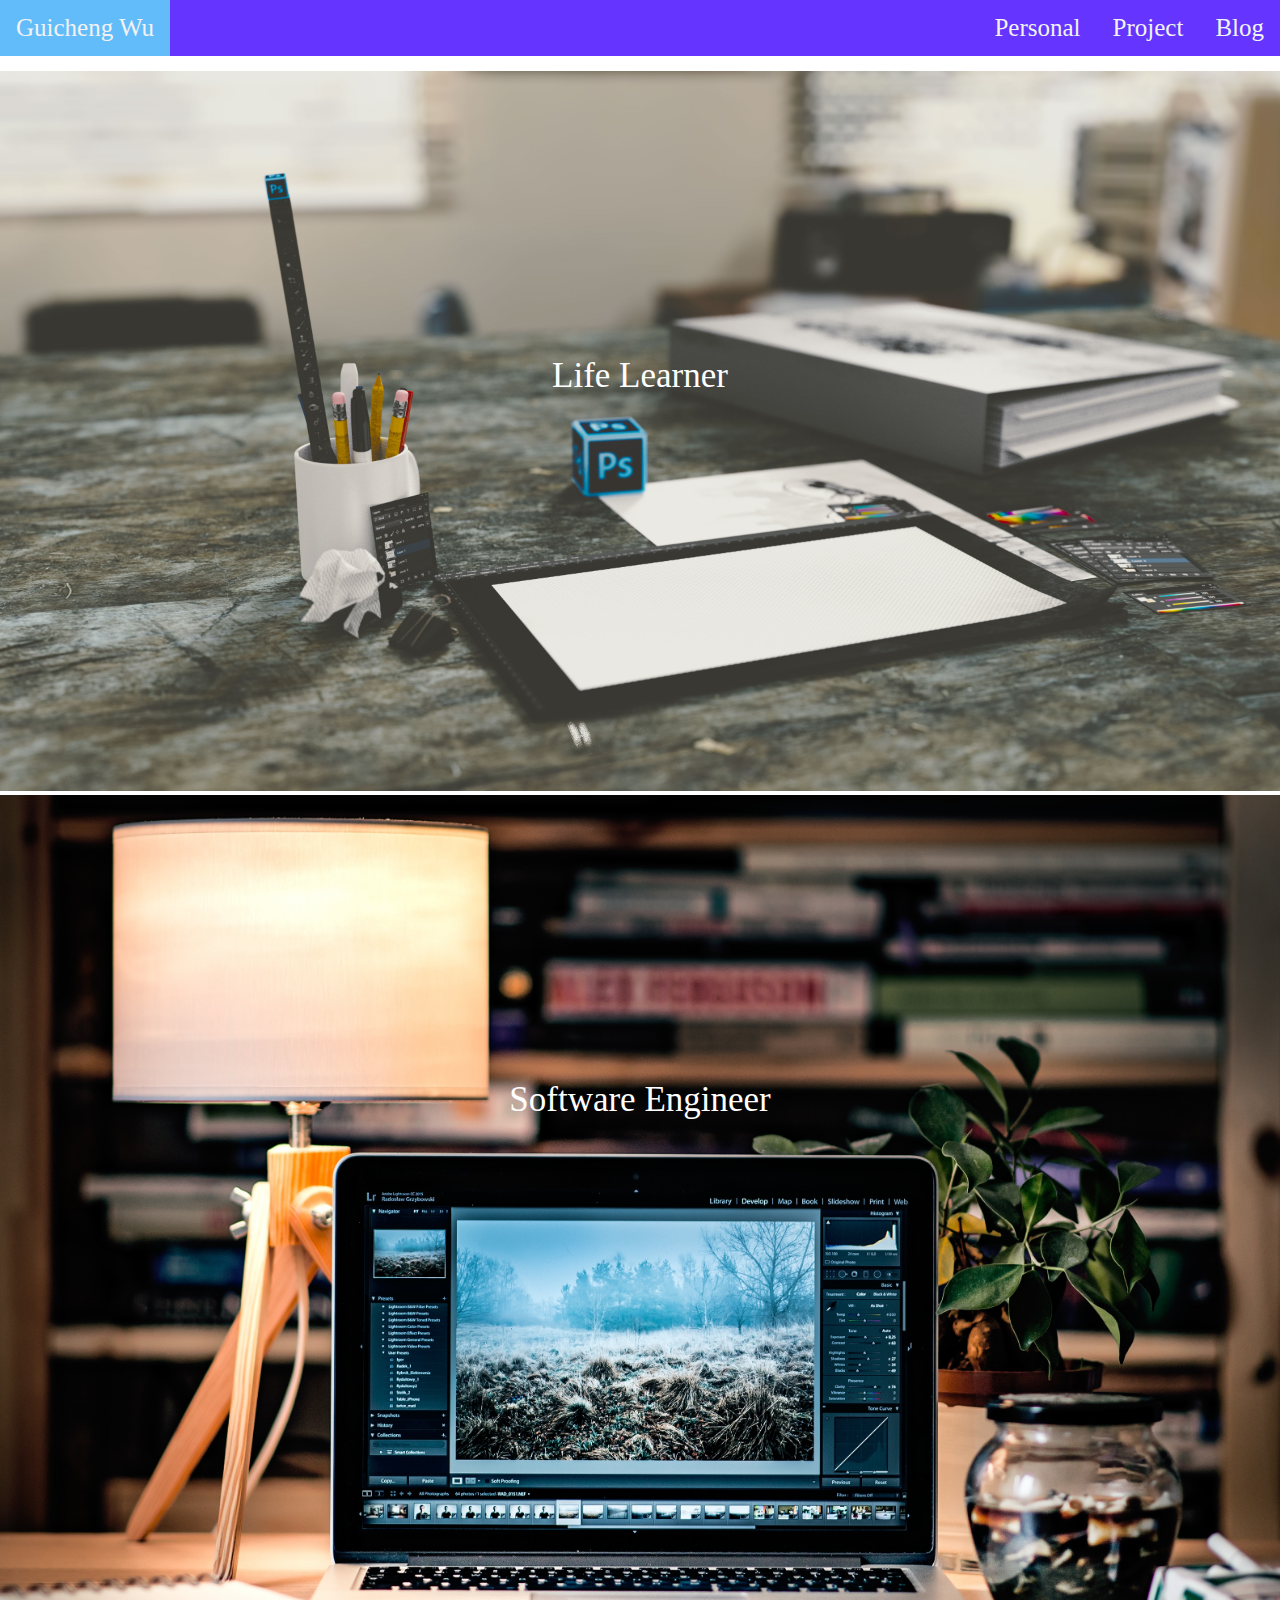
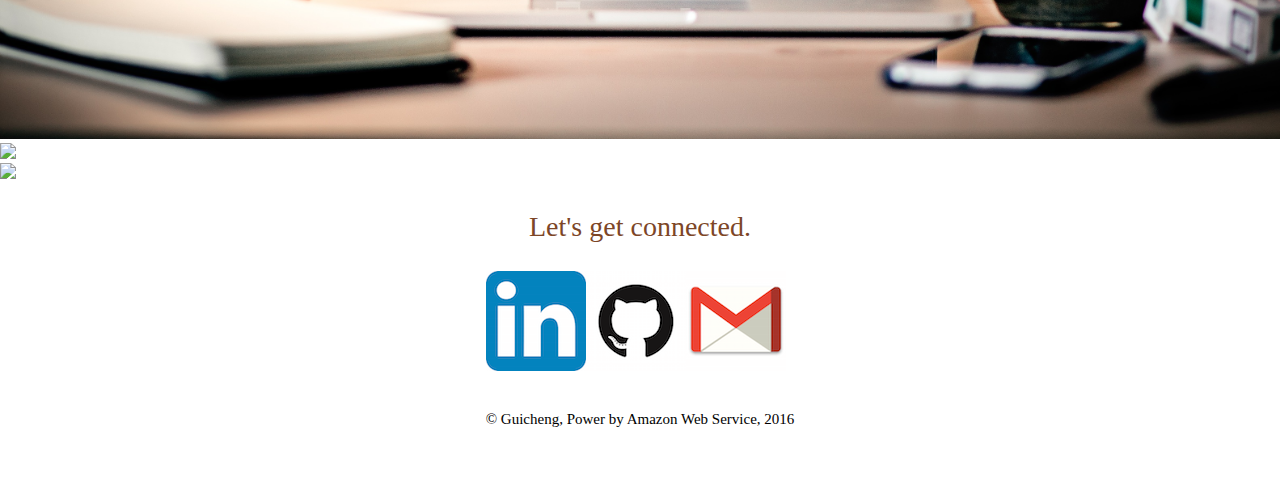
==== WebContent/index.html @ d4a4842d "first commit" ====
<!DOCTYPE html>
<html>
<head>
<meta charset="UTF-8">
<title>Hello, This is Guicheng Wu</title>
<link href="css/style.css" rel="stylesheet" type="text/css">
<script src="js/navigation.js"></script>

</head>
<body>
<div id="navigation">
	<ul id="topnav" class="topnav">
	    <li style="float: left"><a href="index.html">Guicheng Wu</a></li>
		<li><a href="#Blog" onClick="blog()">Blog</a></li>
	    <li><a href="#Project" onClick="project()">Project</a></li>
		<li><a href="#Personal" onClick="personal()">Personal</a></li>
	</ul>
</div>

<div id="headPicture">
		<div>
			<img src="picture/header1.jpg" class="headerSlide" />
			<p>Life Learner</p>
		</div>
		<div>
			<img src="picture/header2.jpg" class="headerSlide" />
			<p>Software Engineer</p>
		</div>
		<div>
			<img src="picture/header3.jpg" class="headerSlide" />
			<p>Data Analyst</p>
		</div>
		<div>
			<img src="picture/header4.jpg" class="headerSlide" />
			<p>Explorer</p>
		</div>
		
</div>

<div id="main">

</div>

<div id="connect">
	<p id="connect_title">Let's get connected.</p>
	<div id="connnect_icon">
	 	<div id="linkedin">
	 		<a href="https://www.linkedin.com/pub/dennis-guicheng-wu/106/813/545" target="_blank">
	            <img src="picture/linkedin.png" />
	    	</a>
	 	</div>
	 	<div id="github">
	 		<a href="https://github.com/guichengwu" target="_blank">
	 			<img src="picture/github.png" />
	 		</a>
	 	</div>
	 	<div id="gmail">
	 		<a href="mailto:guicheng58@gmail.com">
	 			<img src="picture/gmail.png" />
	 		</a>
	 	</div>
 	</div>
</div>

<div id="footer">
	<p class="p_footer">© Guicheng, Power by Amazon Web Service, 2016</p>
</div>

</body>
</html>
---- WebContent/css/style.css ----
/* h1 {
	text-align: center;
}

h2 {
	text-align: center;
}

h3 {
	text-align: center;
}

h4 {
	text-align: center;
} */

p {
	display: block;
}

body {
	margin: 0;
}

ul.topnav {
	list-style-type: none;
	margin: 0;
	padding: 0;
	overflow : hidden;
	background-color: #6534ff;
}

ul.topnav li {
	float: right;
}

ul.topnav li a {
	display: inline-block;
	color : #f2f2f2;
	text-align: center;
	padding: 14px 16px;
	text-decoration: none;
	transition: 0.3s;
	font-size: 25px;
}

ul.topnav li a:hover {
	background-color: #62bcfa;
}

#headPicture {
	margin-top:15px;
	width:100%;
 	height: auto;
}

 #headPicture div {
	display: block;
	position:relative;
}

#headPicture div img {
	width: 100%;
}

#headPicture div p {
	position:absolute;
	text-align:center;
	color: white;
	font-size: 35px;
	top: 250px; 
    width: 100%;
}

#main {
	width: 90%;
    margin-left: auto;
    margin-right: auto;
    overflow-y: hidden;
}

.section {
	width: 70%;
	margin-left:auto;
	margin-right:auto;
	overflow-y: hidden;
}

.section_title {
	text-align: center;
	font-size: 28px;
	color: #7d4627;
}

.subsection {
	margin-left:auto;
	margin-right:auto;
}

.logo {
	width:15%;
	float: left;
	text-align: center;
}

.logo img {
	width:100%;
}

.description {
	width: 70%;
	float: left;
	margin-left:15%;
	text-align: left;
}

.p_title {
	color: #89bdd3;
	font-size: 25px;
}

.p_subtitle {
	color: #9ad3de;
	font-size: 20px;
}


.p_subsubtitle {
	color: #c9c9c9;
	font-size: 15px;
}

#connect {
	margin-top: 20px;
	width: 100%;
	height:150px;
	align: center;
	display:block;
}

#connnect_icon {
	align: center;
	display:block;
	height: 150px;
}

#linkedin {
	margin-left:38%;
 	float: left; 
}

#github {
 	float:left; 
}

#gmail {
 	float:left; 
}

#footer {
	margin-top: 50px;
	align: center;
	display:block;
}

#connect_title {
	text-align: center;
	display:block;
	font-size: 28px;
	color: #7d4627;
}

.p_footer {
	text-align: center;
	font-size: 15px;
	color: black;
}

.project_section {
	width: 90%;
	margin-left:auto;
	margin-right:auto;
	overflow-y: hidden;
}

.project_section_title {
	text-align: center;
	font-size: 28px;
	color: #7d4627;
}

.project_subsection {
	margin-left:auto;
	margin-right:auto;
	display: block;
}

.project_logo {
	width:45%;
	float: left;
	text-align:center;
}

.project_logo img {
	width:100%;
}

.project_desc {
	width: 45%;
	height:480px;
	float: left;
	margin-left:10%;
	text-align: left;
}
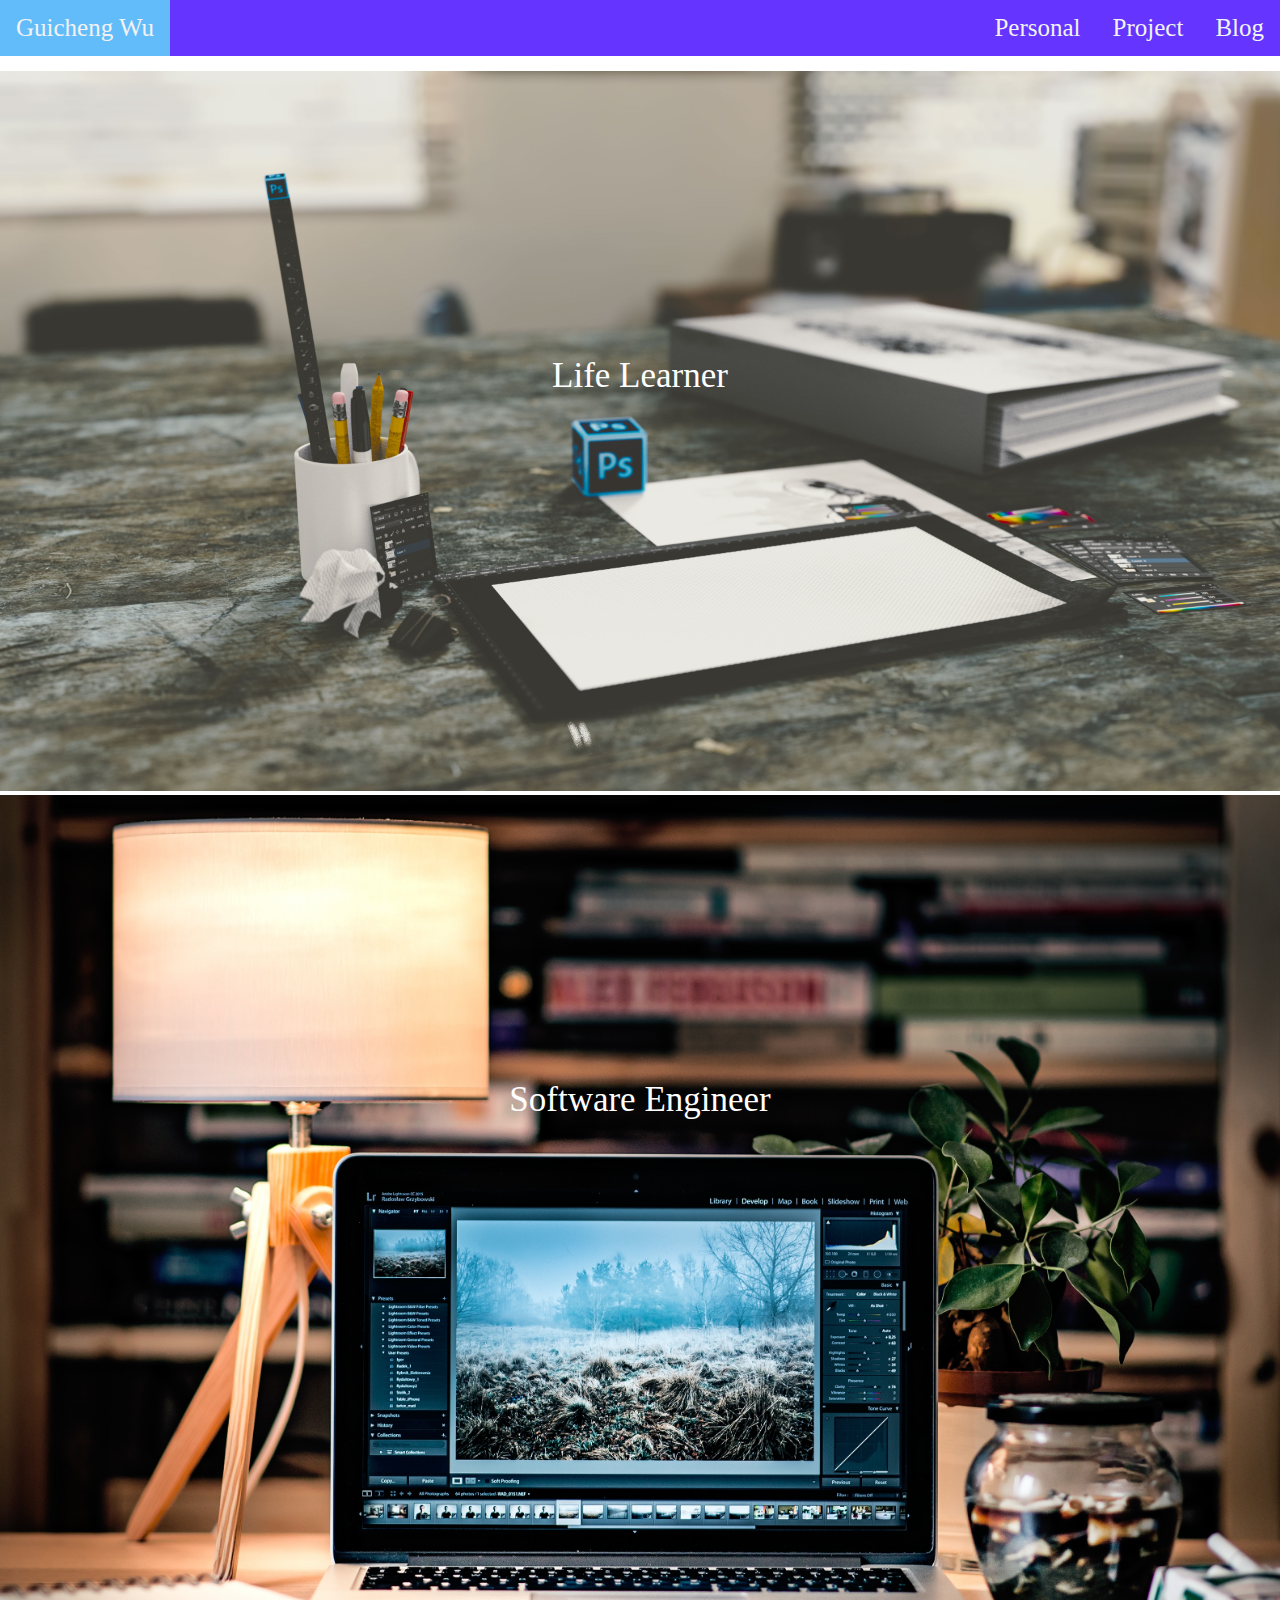
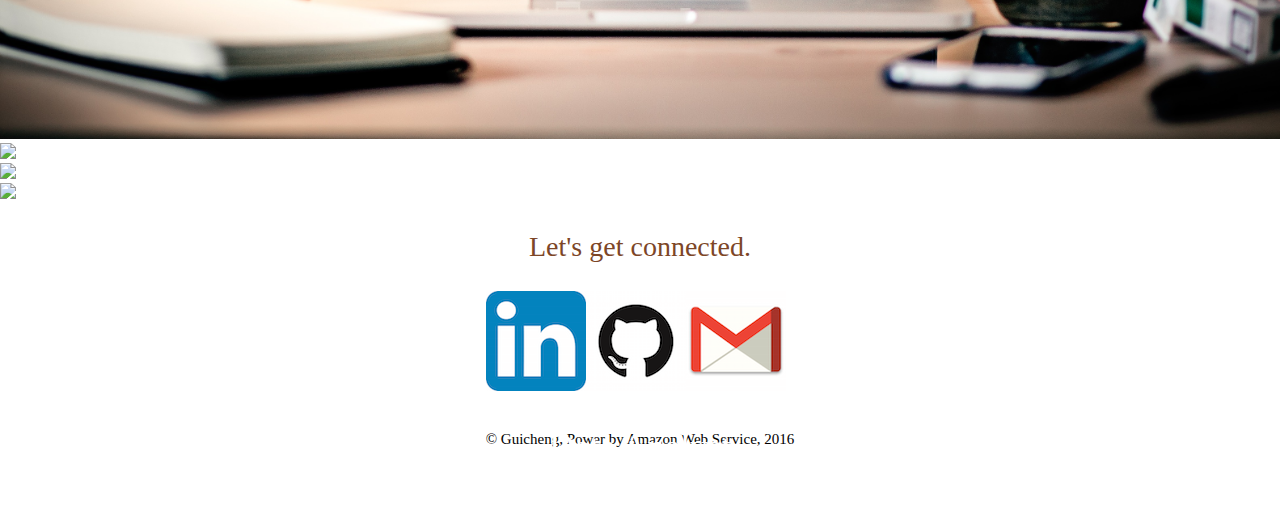
==== commit 5cde9bf2: "add picture" ====
--- a/WebContent/index.html
+++ b/WebContent/index.html
@@ -32,6 +32,10 @@
 		</div>
 		<div>
 			<img src="picture/header4.jpg" class="headerSlide" />
+			<p>Financial Analyst</p>
+		</div>
+		<div>
+			<img src="picture/header5.jpg" class="headerSlide" />
 			<p>Explorer</p>
 		</div>
 		
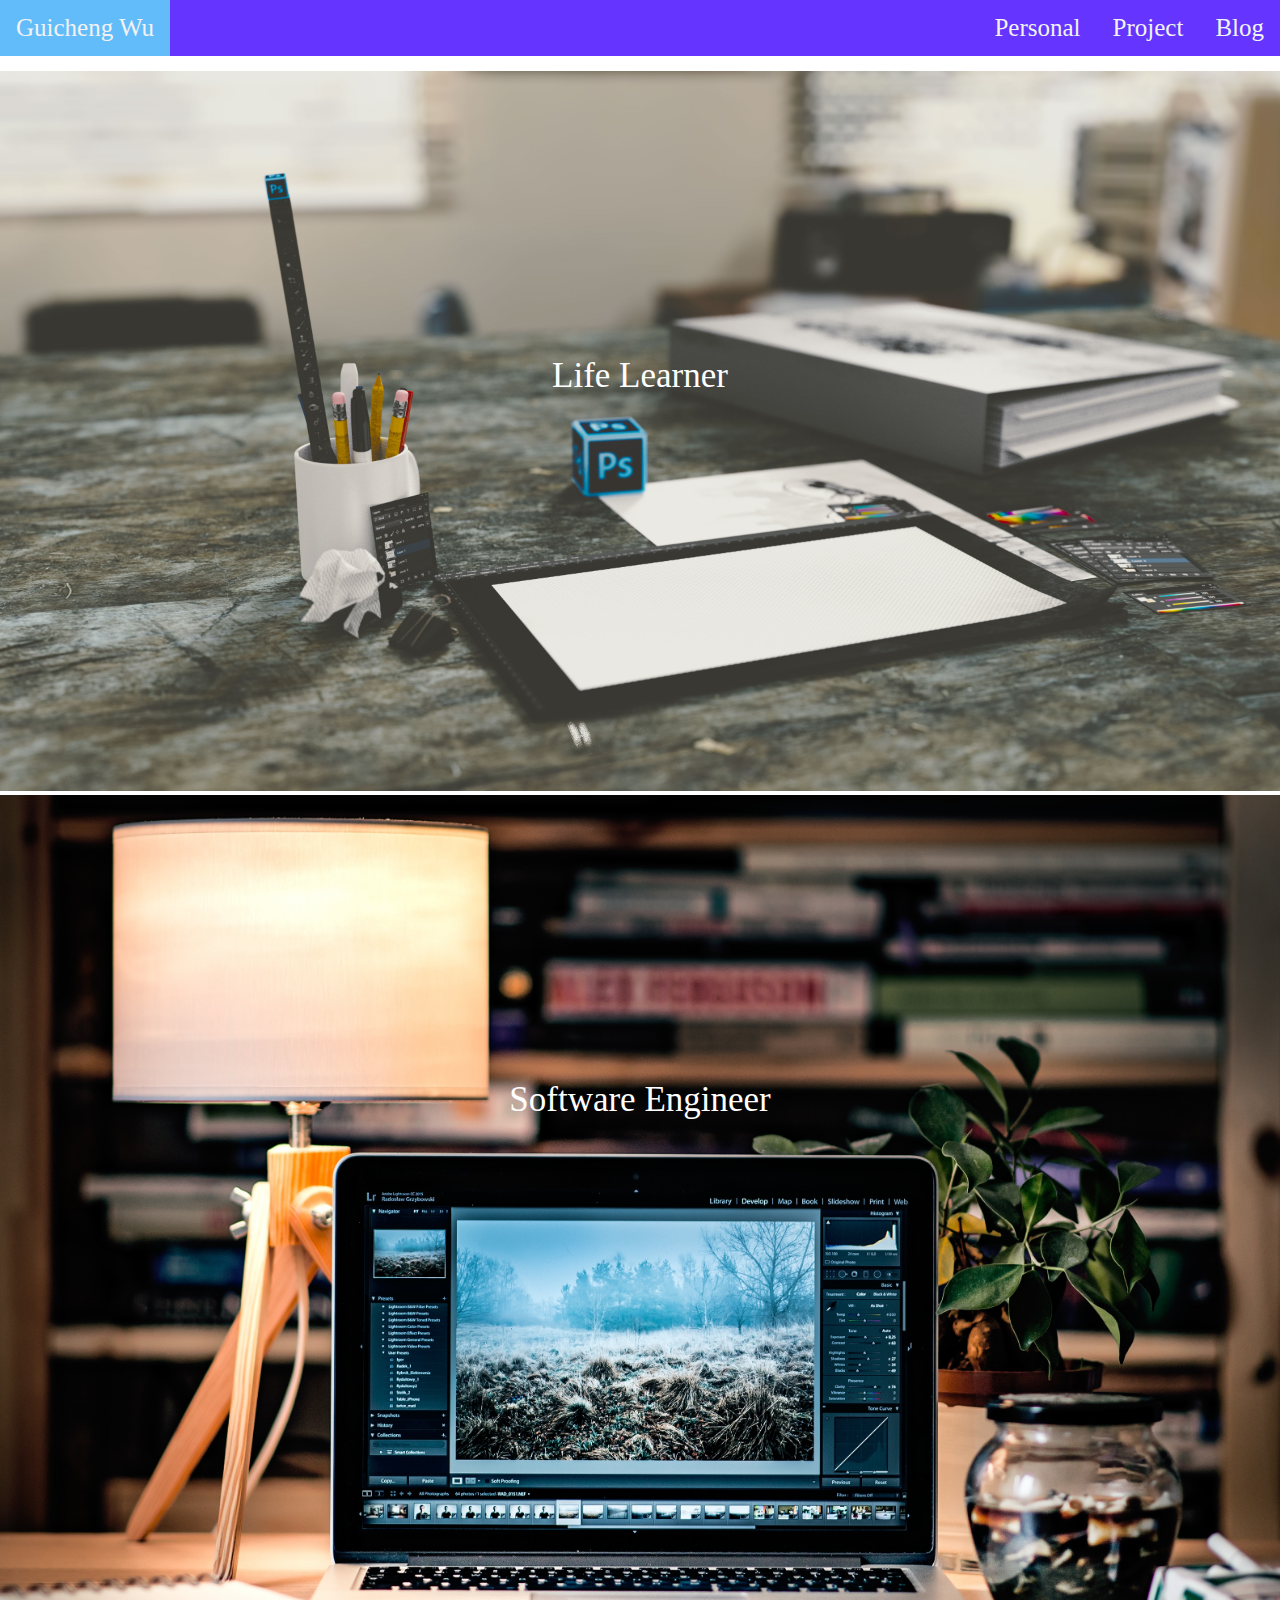
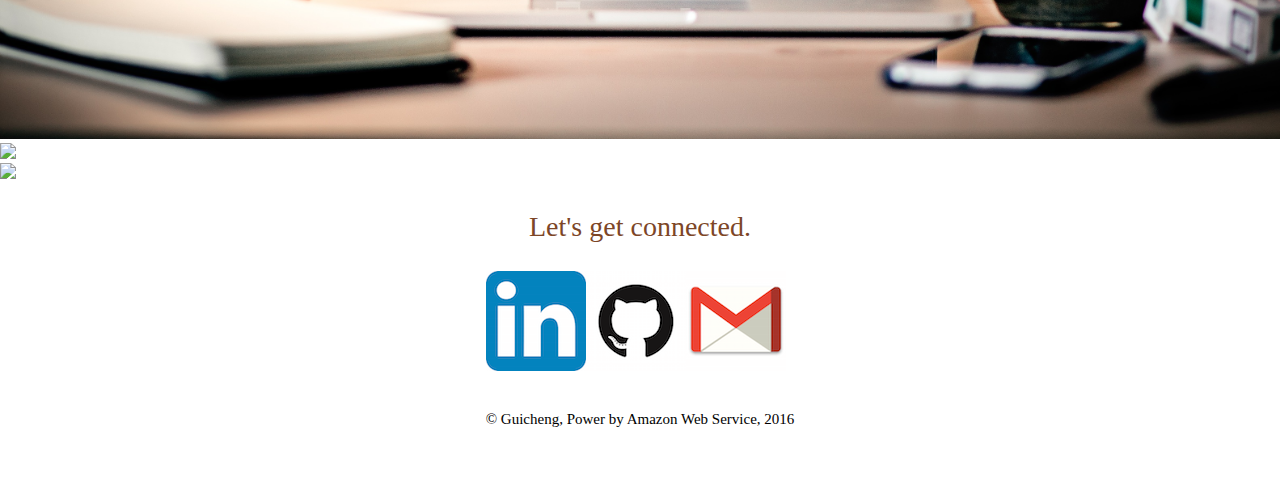
==== commit 8690dd99: "change index file" ====
--- a/WebContent/index.html
+++ b/WebContent/index.html
@@ -34,10 +34,10 @@
 			<img src="picture/header4.jpg" class="headerSlide" />
 			<p>Financial Analyst</p>
 		</div>
-		<div>
+<!-- 		<div>
 			<img src="picture/header5.jpg" class="headerSlide" />
 			<p>Explorer</p>
-		</div>
+		</div> -->
 		
 </div>
 
